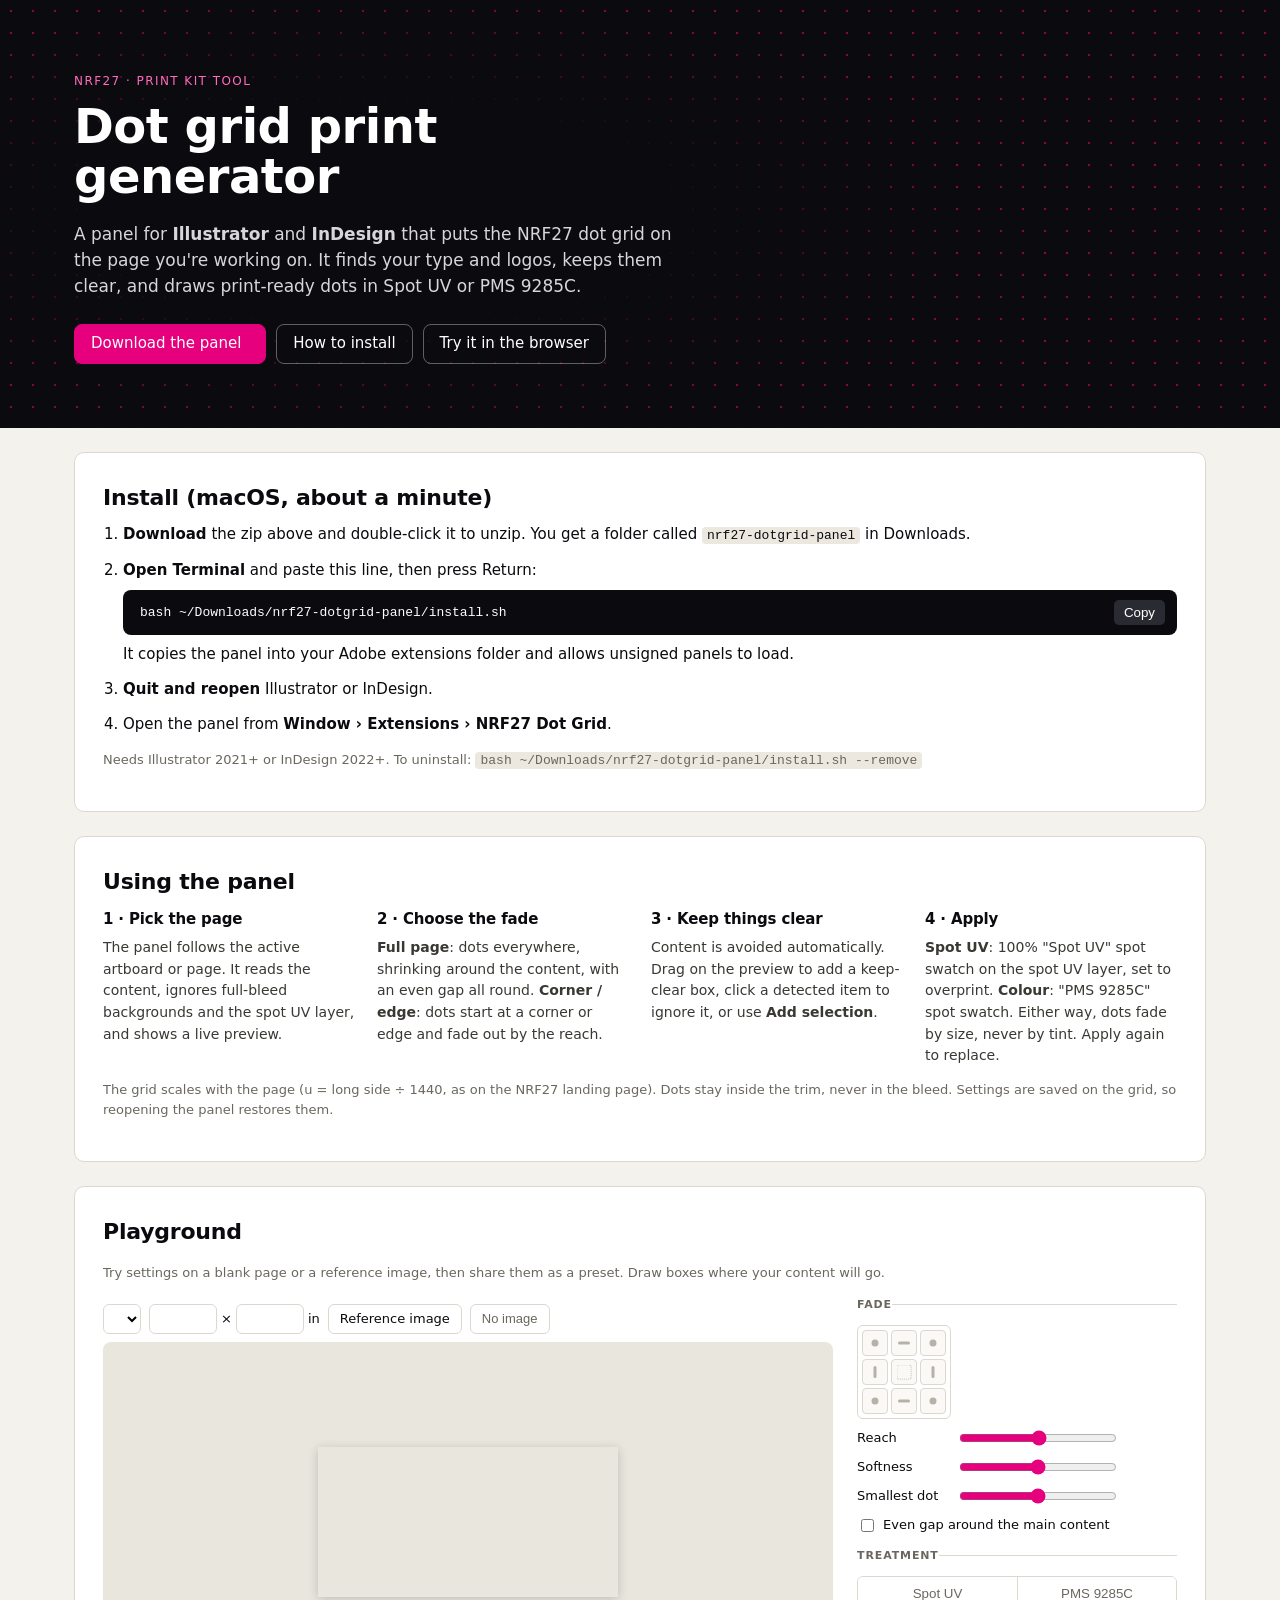
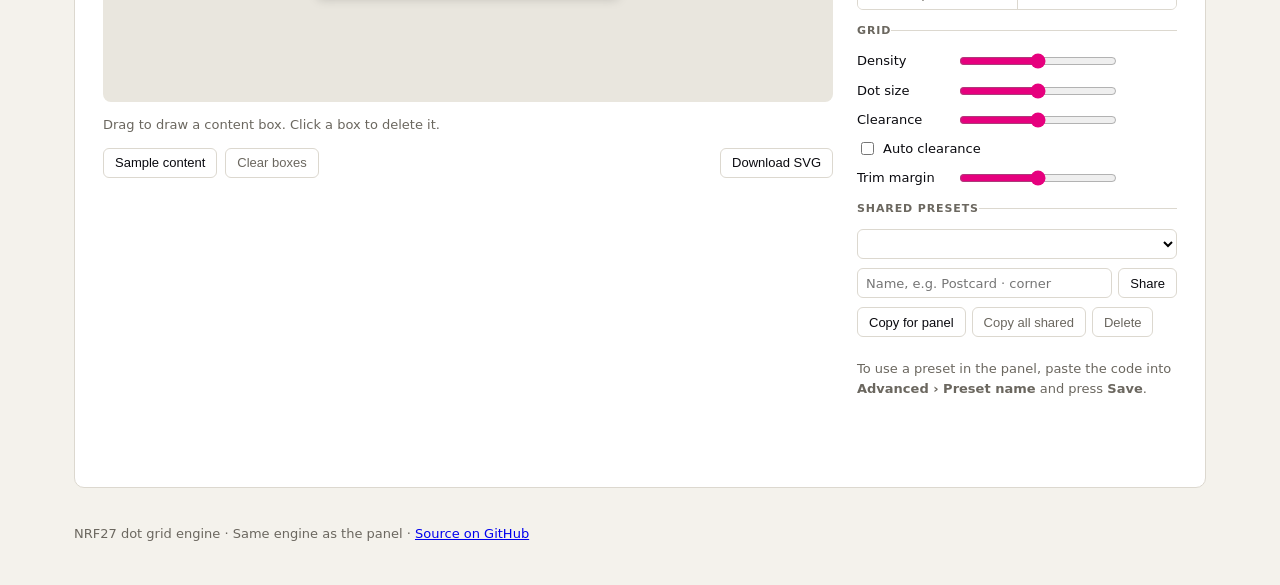
==== site/index.html @ 33e04658 "NRF27 dot grid print generator: CEP panel for Illustrator + InDesign, shared engine, playground site" ====
<!doctype html>
<html lang="en">
<head>
  <meta charset="utf-8">
  <meta name="viewport" content="width=device-width, initial-scale=1">
  <title>NRF27 Dot Grid · Print generator</title>
  <link rel="stylesheet" href="site.css">
  <script>if (/\.quick\.shopify\.io$/.test(location.hostname)) document.write('<script src="/client/quick.js"><\/script>');</script>
</head>
<body>
  <header class="hero">
    <div class="wrap">
      <p class="eyebrow">NRF27 · Print kit tool</p>
      <h1>Dot grid print generator</h1>
      <p class="lede">A panel for <b>Illustrator</b> and <b>InDesign</b> that puts the NRF27 dot grid on the page you're working on. It finds your type and logos, keeps them clear, and draws print-ready dots in Spot UV or PMS 9285C.</p>
      <div class="cta">
        <a class="btn primary" href="nrf27-dotgrid-panel.zip" download>Download the panel <span class="ver" id="ver"></span></a>
        <a class="btn" href="#install">How to install</a>
        <a class="btn" href="#play">Try it in the browser</a>
      </div>
    </div>
  </header>

  <main class="wrap">
    <section id="install" class="card">
      <h2>Install (macOS, about a minute)</h2>
      <ol class="steps">
        <li><b>Download</b> the zip above and double-click it to unzip. You get a folder called <code>nrf27-dotgrid-panel</code> in Downloads.</li>
        <li><b>Open Terminal</b> and paste this line, then press Return:
          <div class="code"><code id="cmd">bash ~/Downloads/nrf27-dotgrid-panel/install.sh</code><button class="copy" data-copy="cmd">Copy</button></div>
          It copies the panel into your Adobe extensions folder and allows unsigned panels to load.</li>
        <li><b>Quit and reopen</b> Illustrator or InDesign.</li>
        <li>Open the panel from <b>Window › Extensions › NRF27 Dot Grid</b>.</li>
      </ol>
      <p class="small">Needs Illustrator 2021+ or InDesign 2022+. To uninstall: <code>bash ~/Downloads/nrf27-dotgrid-panel/install.sh --remove</code></p>
    </section>

    <section class="card">
      <h2>Using the panel</h2>
      <div class="cols">
        <div>
          <h3>1 · Pick the page</h3>
          <p>The panel follows the active artboard or page. It reads the content, ignores full-bleed backgrounds and the spot UV layer, and shows a live preview.</p>
        </div>
        <div>
          <h3>2 · Choose the fade</h3>
          <p><b>Full page</b>: dots everywhere, shrinking around the content, with an even gap all round. <b>Corner / edge</b>: dots start at a corner or edge and fade out by the reach.</p>
        </div>
        <div>
          <h3>3 · Keep things clear</h3>
          <p>Content is avoided automatically. Drag on the preview to add a keep-clear box, click a detected item to ignore it, or use <b>Add selection</b>.</p>
        </div>
        <div>
          <h3>4 · Apply</h3>
          <p><b>Spot UV</b>: 100% "Spot UV" spot swatch on the spot UV layer, set to overprint. <b>Colour</b>: "PMS 9285C" spot swatch. Either way, dots fade by size, never by tint. Apply again to replace.</p>
        </div>
      </div>
      <p class="small">The grid scales with the page (u = long side ÷ 1440, as on the NRF27 landing page). Dots stay inside the trim, never in the bleed. Settings are saved on the grid, so reopening the panel restores them.</p>
    </section>

    <section id="play" class="card play">
      <div class="play-head">
        <h2>Playground</h2>
        <p class="small">Try settings on a blank page or a reference image, then share them as a preset. Draw boxes where your content will go.</p>
      </div>
      <div class="play-grid">
        <div class="stage">
          <div class="stage-bar">
            <select id="sizeSel"></select>
            <span class="wh"><input id="wIn" type="number" step="0.125" min="1"> × <input id="hIn" type="number" step="0.125" min="1"> in</span>
            <label class="btn small file">Reference image<input id="refIn" type="file" accept="image/*" hidden></label>
            <button id="clearRef" class="btn small quiet">No image</button>
          </div>
          <div class="cv-wrap"><canvas id="cv"></canvas></div>
          <p class="small">Drag to draw a content box. Click a box to delete it. <span id="readout" class="readout"></span></p>
          <div class="stage-bar">
            <button id="sample" class="btn small">Sample content</button>
            <button id="clearBoxes" class="btn small quiet">Clear boxes</button>
            <span class="spacer"></span>
            <button id="svgOut" class="btn small">Download SVG</button>
          </div>
        </div>
        <div class="controls">
          <fieldset>
            <legend>Fade</legend>
            <div class="fade-row">
              <div id="anchorGrid" class="anchor-grid">
                <button data-a="tl"></button><button data-a="t" class="edge"></button><button data-a="tr"></button>
                <button data-a="l" class="edge"></button><button data-a="page" class="page"></button><button data-a="r" class="edge"></button>
                <button data-a="bl"></button><button data-a="b" class="edge"></button><button data-a="br"></button>
              </div>
              <div><b id="fadeTitle"></b><div class="small" id="fadeSub"></div></div>
            </div>
            <label class="sl" data-show="corner edge"><span>Reach</span><input id="reach" type="range" min="15" max="150"><output></output></label>
            <label class="sl" data-show="page"><span>Softness</span><input id="softness" type="range" min="1" max="8" step="0.25"><output></output></label>
            <label class="sl"><span>Smallest dot</span><input id="minDot" type="range" min="10" max="100"><output></output></label>
            <label class="ck" data-show="page"><input id="balance" type="checkbox"> Even gap around the main content</label>
          </fieldset>
          <fieldset>
            <legend>Treatment</legend>
            <div class="seg" id="treatSeg"><button data-v="spot">Spot UV</button><button data-v="color">PMS 9285C</button></div>
          </fieldset>
          <fieldset>
            <legend>Grid</legend>
            <label class="sl"><span>Density</span><input id="density" type="range" min="50" max="200"><output></output></label>
            <label class="sl"><span>Dot size</span><input id="size" type="range" min="50" max="200"><output></output></label>
            <label class="sl"><span>Clearance</span><input id="clearance" type="range" min="0" max="36" step="0.5"><output></output></label>
            <label class="ck"><input id="clearAuto" type="checkbox"> Auto clearance</label>
            <label class="sl"><span>Trim margin</span><input id="margin" type="range" min="0" max="18" step="0.5"><output></output></label>
          </fieldset>
          <fieldset>
            <legend>Shared presets</legend>
            <select id="presetSel"></select>
            <div class="row"><input id="presetName" type="text" placeholder="Name, e.g. Postcard · corner"><button id="savePreset" class="btn small">Share</button></div>
            <div class="row"><button id="copyCode" class="btn small">Copy for panel</button><button id="copyAll" class="btn small quiet">Copy all shared</button><button id="delPreset" class="btn small quiet">Delete</button></div>
            <p class="small">To use a preset in the panel, paste the code into <b>Advanced › Preset name</b> and press <b>Save</b>.</p>
            <p class="small" id="presetMsg"></p>
          </fieldset>
        </div>
      </div>
    </section>
  </main>
  <footer class="wrap foot small">NRF27 dot grid engine <span id="ver2"></span> · Same engine as the panel · <a href="https://github.com/justin-close/nrf27-dotgrid-printgenerator">Source on GitHub</a></footer>
  <script src="engine.js"></script>
  <script src="site.js"></script>
</body>
</html>
---- site/site.css ----
:root { --ink: #0a0a0f; --paper: #f4f2ec; --line: #dcd8cf; --dim: #6b675f; --accent: #e6007e; --card: #fff; --r: 10px; }
* { box-sizing: border-box; }
body { margin: 0; background: var(--paper); color: var(--ink); font: 15px/1.55 -apple-system, BlinkMacSystemFont, "Inter", system-ui, sans-serif; -webkit-font-smoothing: antialiased; }
.wrap { max-width: 1180px; margin: 0 auto; padding: 0 24px; }
code { font: 13px ui-monospace, SFMono-Regular, Menlo, monospace; background: #ece8df; padding: 1px 5px; border-radius: 4px; }
h1, h2, h3 { letter-spacing: -0.01em; margin: 0 0 .4em; }
h2 { font-size: 22px; } h3 { font-size: 15px; }
.small { font-size: 13px; color: var(--dim); }

.hero { background: var(--ink) radial-gradient(circle, rgba(230,0,126,.55) 1.3px, transparent 1.6px) 0 0 / 22px 22px; color: #fff; padding: 72px 0 64px; position: relative; }
.hero::after { content: ''; position: absolute; inset: 0; background: radial-gradient(ellipse 60% 70% at 30% 50%, var(--ink) 35%, transparent 75%); pointer-events: none; }
.hero .wrap { position: relative; z-index: 1; }
.eyebrow { text-transform: uppercase; letter-spacing: .12em; font-size: 12px; color: #ff6bbd; margin: 0 0 10px; }
.hero h1 { font-size: 48px; line-height: 1.05; max-width: 640px; }
.lede { max-width: 600px; font-size: 17px; color: #d6d6dc; }
.cta { display: flex; gap: 10px; flex-wrap: wrap; margin-top: 24px; }

.btn { display: inline-flex; align-items: center; gap: 8px; height: 40px; padding: 0 16px; border-radius: 8px; border: 1px solid var(--line); background: #fff; color: var(--ink);
  font: 600 14px/1 inherit; text-decoration: none; cursor: pointer; }
.hero .btn { background: transparent; color: #fff; border-color: rgba(255,255,255,.35); }
.btn.primary, .hero .btn.primary { background: var(--accent); border-color: var(--accent); color: #fff; }
.btn:hover { filter: brightness(1.06); }
.btn.small { height: 30px; padding: 0 11px; font-size: 13px; border-radius: 6px; }
.btn.quiet { background: transparent; color: var(--dim); }
.ver { font-weight: 400; opacity: .8; font-size: 12px; }

.card { background: var(--card); border: 1px solid var(--line); border-radius: var(--r); padding: 28px; margin: 24px 0; }
.steps { padding-left: 20px; margin: 0 0 12px; } .steps li { margin: 0 0 12px; }
.code { display: flex; align-items: center; gap: 8px; background: var(--ink); color: #fff; border-radius: 8px; padding: 10px 12px; margin: 8px 0; }
.code code { background: none; color: #fff; flex: 1; overflow-x: auto; white-space: nowrap; }
.copy { background: #2a2a33; color: #fff; border: 0; border-radius: 5px; padding: 5px 10px; cursor: pointer; font: 600 12px inherit; }
.cols { display: grid; grid-template-columns: repeat(auto-fit, minmax(230px, 1fr)); gap: 22px; }
.cols p { margin: 0; font-size: 14px; color: #3a3833; }

/* playground */
.play-grid { display: grid; grid-template-columns: 1fr 320px; gap: 24px; margin-top: 12px; }
@media (max-width: 900px) { .play-grid { grid-template-columns: 1fr; } }
.stage-bar { display: flex; gap: 8px; align-items: center; flex-wrap: wrap; margin: 8px 0; }
.stage-bar select { height: 30px; }
.wh { display: inline-flex; align-items: center; gap: 4px; font-size: 13px; }
.wh input[type=number] { width: 68px; }
.spacer { flex: 1; }
.file { position: relative; }
.cv-wrap { background: #e9e6de; border-radius: 8px; padding: 20px; display: grid; place-items: center; min-height: 360px; }
#cv { max-width: 100%; cursor: crosshair; box-shadow: 0 2px 10px rgba(0,0,0,.18); }
.readout { color: var(--ink); font-variant-numeric: tabular-nums; margin-left: 6px; }
.controls fieldset { border: 0; border-top: 1px solid var(--line); margin: 0 0 6px; padding: 12px 0 6px; display: grid; gap: 9px; }
.controls legend { font-size: 11px; font-weight: 700; letter-spacing: .08em; text-transform: uppercase; color: var(--dim); padding: 0; }
.sl { display: grid; grid-template-columns: 92px 1fr 54px; gap: 8px; align-items: center; font-size: 13px; }
.sl output { text-align: right; font-variant-numeric: tabular-nums; }
.sl input { accent-color: var(--accent); width: 100%; }
.ck { font-size: 13px; display: flex; gap: 6px; align-items: center; } .ck input { accent-color: var(--accent); }
.row { display: flex; gap: 6px; } .row input { flex: 1; min-width: 0; }
select, input[type=text], input[type=number] { border: 1px solid var(--line); border-radius: 6px; padding: 4px 8px; font: inherit; font-size: 13px; background: #fff; height: 30px; width: 100%; }
.stage-bar select { width: auto; }
.seg { display: grid; grid-auto-flow: column; grid-auto-columns: 1fr; border: 1px solid var(--line); border-radius: 6px; overflow: hidden; }
.seg button { border: 0; border-left: 1px solid var(--line); background: #fff; height: 32px; font: 600 13px inherit; cursor: pointer; color: var(--dim); }
.seg button:first-child { border-left: 0; }
.seg button.on { background: var(--ink); color: #fff; }
.fade-row { display: flex; gap: 12px; align-items: center; font-size: 14px; }
.anchor-grid { display: grid; grid-template-columns: repeat(3, 26px); grid-template-rows: repeat(3, 26px); gap: 3px; padding: 4px; border: 1px solid var(--line); border-radius: 6px; flex: none; }
.anchor-grid button { border: 1px solid var(--line); border-radius: 4px; background: #faf9f6; cursor: pointer; position: relative; padding: 0; }
.anchor-grid button::after { content: ''; position: absolute; left: 50%; top: 50%; transform: translate(-50%,-50%); width: 7px; height: 7px; border-radius: 50%; background: #b7b2a7; }
.anchor-grid button.edge::after { width: 12px; height: 3px; border-radius: 2px; }
.anchor-grid button[data-a=l]::after, .anchor-grid button[data-a=r]::after { width: 3px; height: 12px; }
.anchor-grid button.page::after { width: 13px; height: 13px; border-radius: 2px; background: none; border: 1.5px dotted #b7b2a7; }
.anchor-grid button.on { border-color: var(--accent); background: #fde6f2; }
.anchor-grid button.on::after { background: var(--accent); } .anchor-grid button.page.on::after { background: none; border-color: var(--accent); }
[hidden] { display: none !important; }
.foot { padding: 12px 24px 40px; }
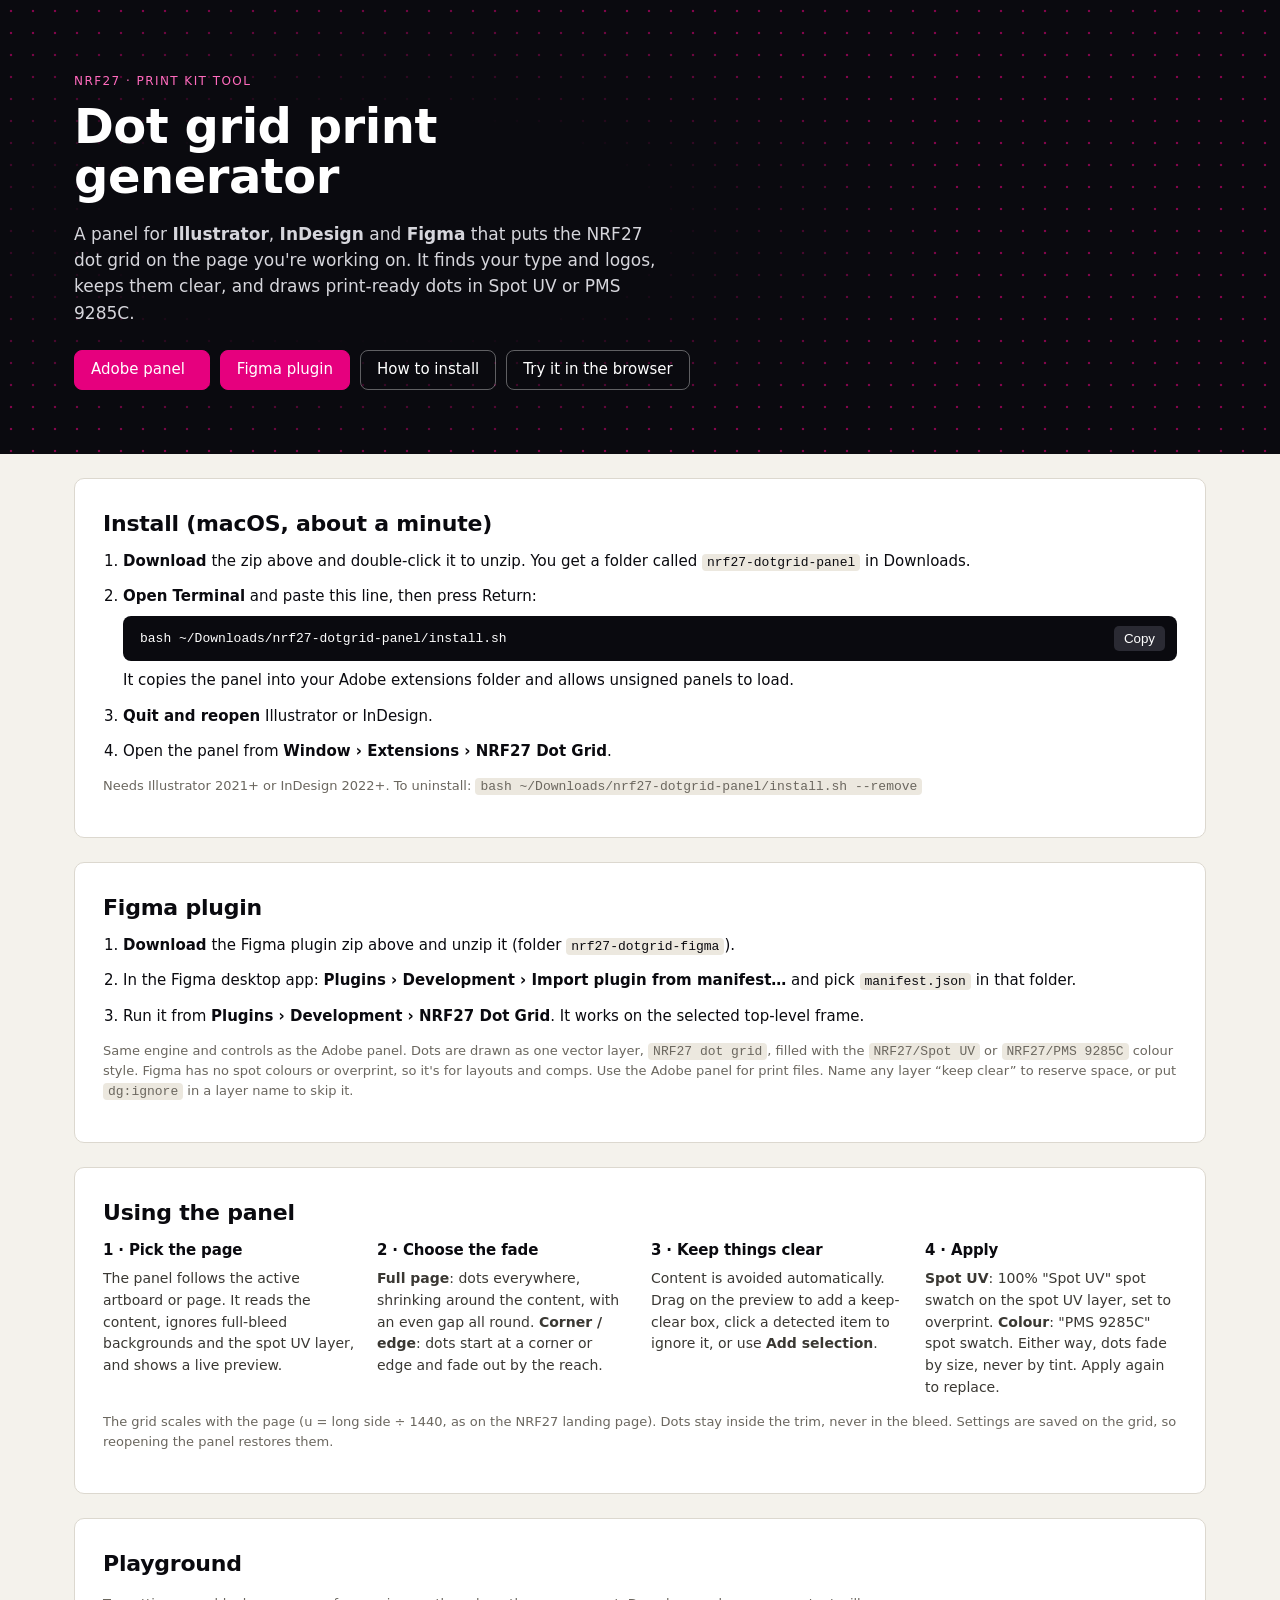
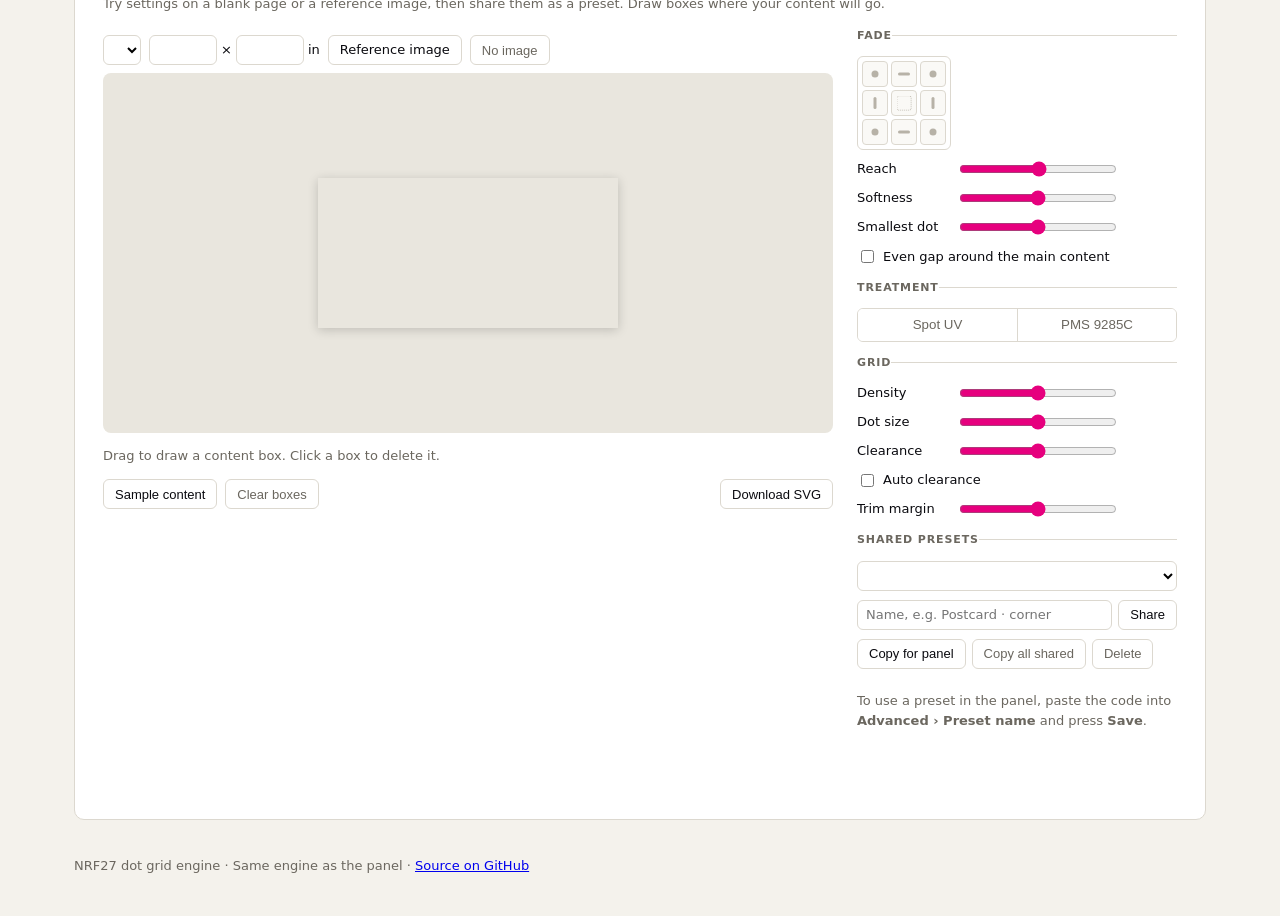
==== commit ce22e032: "Add Figma plugin (shared panel UI via DGBridge, code.js main thread)" ====
--- a/site/index.html
+++ b/site/index.html
@@ -12,9 +12,10 @@
     <div class="wrap">
       <p class="eyebrow">NRF27 · Print kit tool</p>
       <h1>Dot grid print generator</h1>
-      <p class="lede">A panel for <b>Illustrator</b> and <b>InDesign</b> that puts the NRF27 dot grid on the page you're working on. It finds your type and logos, keeps them clear, and draws print-ready dots in Spot UV or PMS 9285C.</p>
+      <p class="lede">A panel for <b>Illustrator</b>, <b>InDesign</b> and <b>Figma</b> that puts the NRF27 dot grid on the page you're working on. It finds your type and logos, keeps them clear, and draws print-ready dots in Spot UV or PMS 9285C.</p>
       <div class="cta">
-        <a class="btn primary" href="nrf27-dotgrid-panel.zip" download>Download the panel <span class="ver" id="ver"></span></a>
+        <a class="btn primary" href="nrf27-dotgrid-panel.zip" download>Adobe panel <span class="ver" id="ver"></span></a>
+        <a class="btn primary" href="nrf27-dotgrid-figma.zip" download>Figma plugin</a>
         <a class="btn" href="#install">How to install</a>
         <a class="btn" href="#play">Try it in the browser</a>
       </div>
@@ -33,6 +34,16 @@
         <li>Open the panel from <b>Window › Extensions › NRF27 Dot Grid</b>.</li>
       </ol>
       <p class="small">Needs Illustrator 2021+ or InDesign 2022+. To uninstall: <code>bash ~/Downloads/nrf27-dotgrid-panel/install.sh --remove</code></p>
+    </section>
+
+    <section id="figma" class="card">
+      <h2>Figma plugin</h2>
+      <ol class="steps">
+        <li><b>Download</b> the Figma plugin zip above and unzip it (folder <code>nrf27-dotgrid-figma</code>).</li>
+        <li>In the Figma desktop app: <b>Plugins › Development › Import plugin from manifest…</b> and pick <code>manifest.json</code> in that folder.</li>
+        <li>Run it from <b>Plugins › Development › NRF27 Dot Grid</b>. It works on the selected top-level frame.</li>
+      </ol>
+      <p class="small">Same engine and controls as the Adobe panel. Dots are drawn as one vector layer, <code>NRF27 dot grid</code>, filled with the <code>NRF27/Spot UV</code> or <code>NRF27/PMS 9285C</code> colour style. Figma has no spot colours or overprint, so it's for layouts and comps. Use the Adobe panel for print files. Name any layer “keep clear” to reserve space, or put <code>dg:ignore</code> in a layer name to skip it.</p>
     </section>
 
     <section class="card">
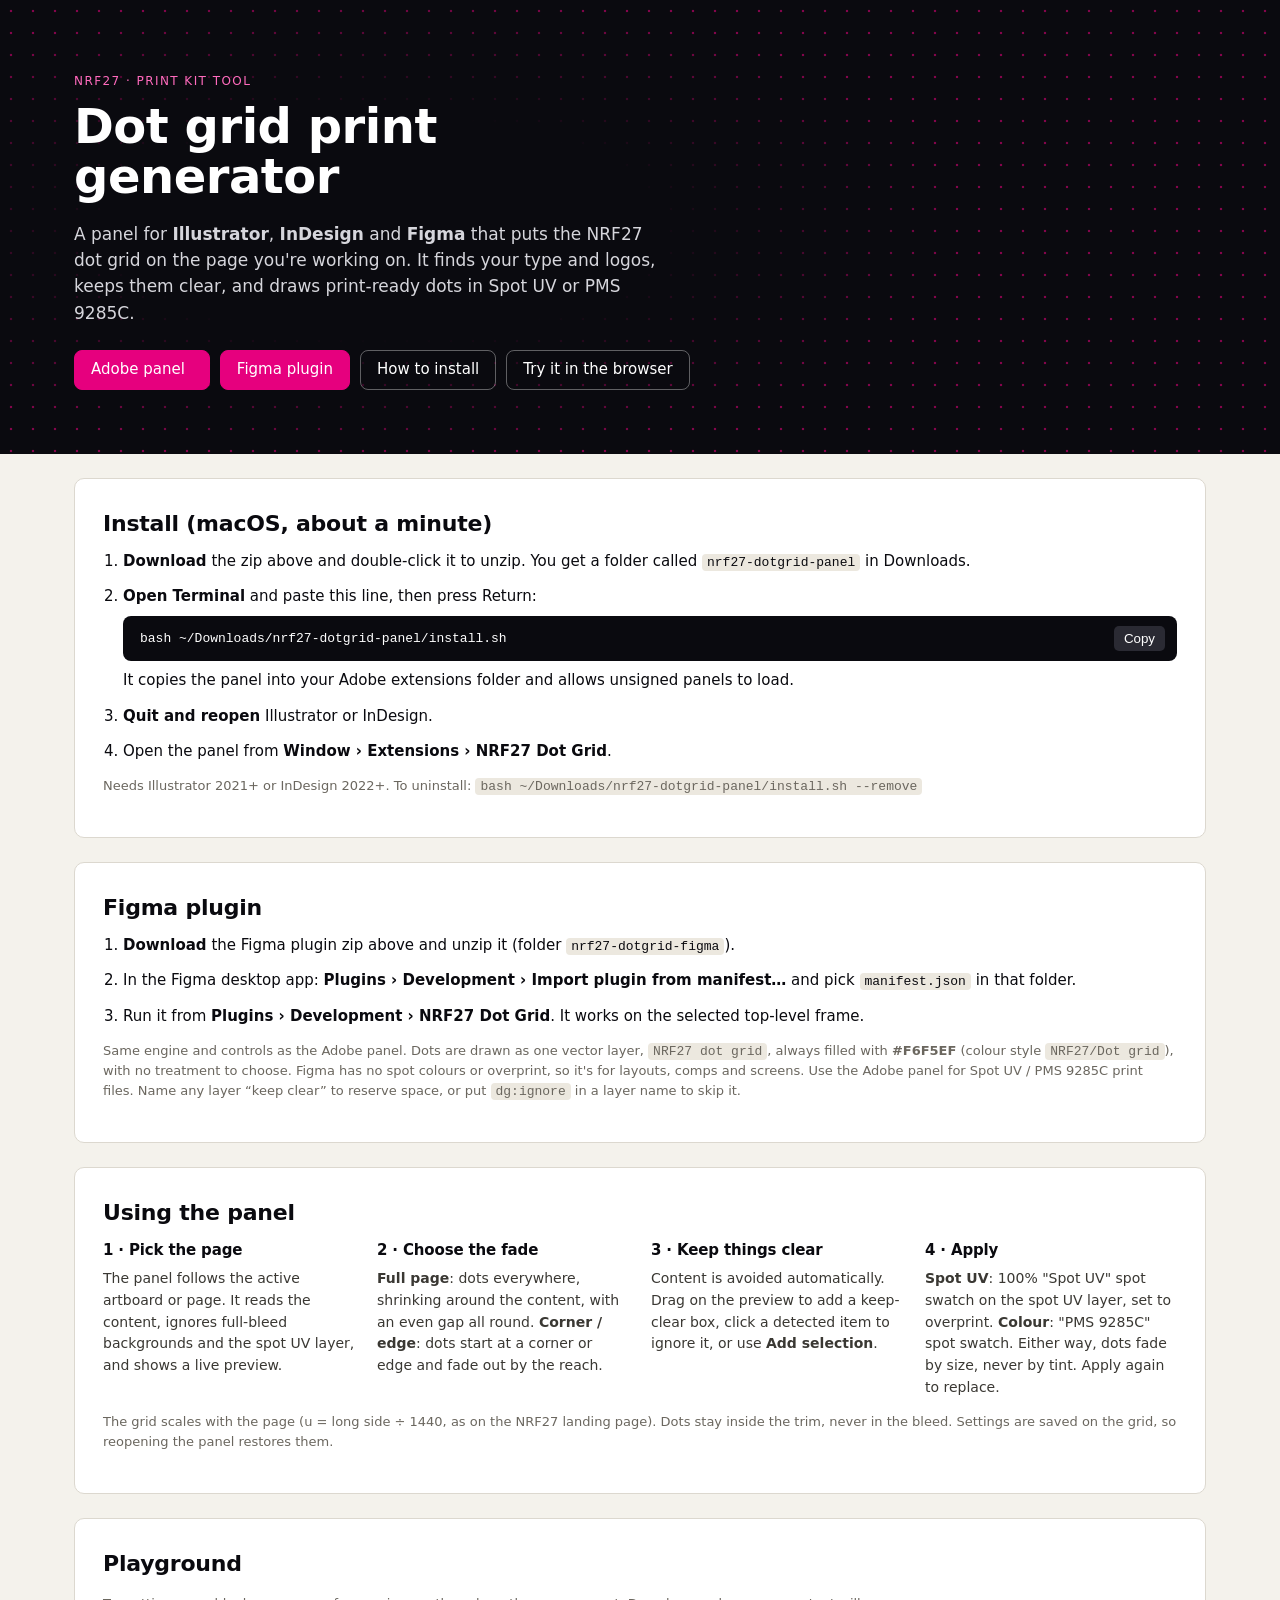
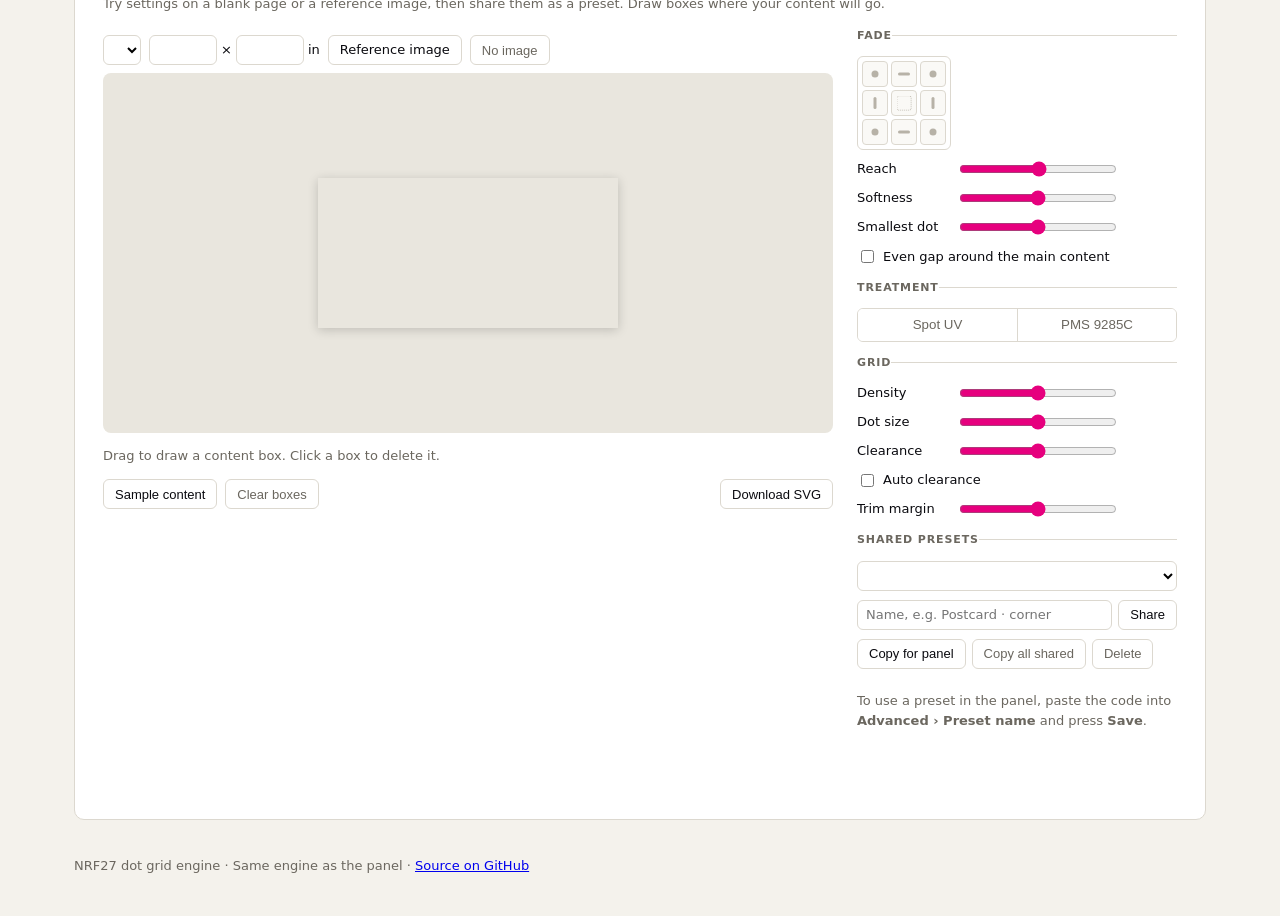
==== commit 684c4708: "Figma plugin: single #F6F5EF colour (NRF27/Dot grid style), no treatment choice" ====
--- a/site/index.html
+++ b/site/index.html
@@ -43,7 +43,7 @@
         <li>In the Figma desktop app: <b>Plugins › Development › Import plugin from manifest…</b> and pick <code>manifest.json</code> in that folder.</li>
         <li>Run it from <b>Plugins › Development › NRF27 Dot Grid</b>. It works on the selected top-level frame.</li>
       </ol>
-      <p class="small">Same engine and controls as the Adobe panel. Dots are drawn as one vector layer, <code>NRF27 dot grid</code>, filled with the <code>NRF27/Spot UV</code> or <code>NRF27/PMS 9285C</code> colour style. Figma has no spot colours or overprint, so it's for layouts and comps. Use the Adobe panel for print files. Name any layer “keep clear” to reserve space, or put <code>dg:ignore</code> in a layer name to skip it.</p>
+      <p class="small">Same engine and controls as the Adobe panel. Dots are drawn as one vector layer, <code>NRF27 dot grid</code>, always filled with <b>#F6F5EF</b> (colour style <code>NRF27/Dot grid</code>), with no treatment to choose. Figma has no spot colours or overprint, so it's for layouts, comps and screens. Use the Adobe panel for Spot UV / PMS 9285C print files. Name any layer “keep clear” to reserve space, or put <code>dg:ignore</code> in a layer name to skip it.</p>
     </section>
 
     <section class="card">
